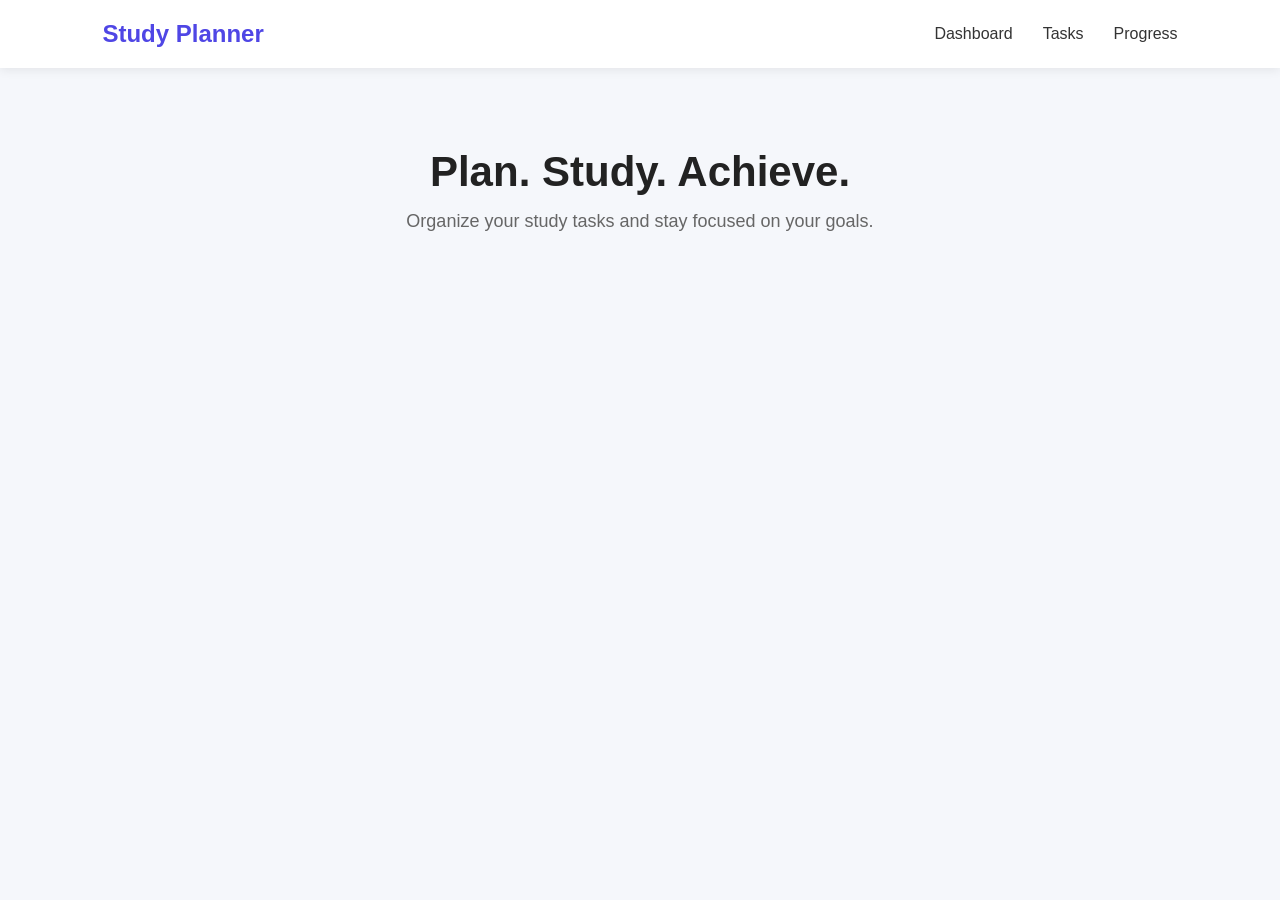
==== index.html @ af6614e5 "Create study planner layout and navbar" ====
<!DOCTYPE html>
<html lang="en">
<head>
    <meta charset="UTF-8">
    <meta name="viewport" content="width=device-width, initial-scale=1.0">

    <title>Study Planner</title>

    <link rel="stylesheet" href="style.css">
</head>

<body>

    <header class="header">
    <div class="logo">
        <h2>Study Planner</h2>
    </div>

    <nav class="navbar">
        <a href="#">Dashboard</a>
        <a href="#">Tasks</a>
        <a href="#">Progress</a>
    </nav>
</header>

<main>
    <section class="hero">
        <h1>Plan. Study. Achieve.</h1>
        <p>Organize your study tasks and stay focused on your goals.</p>
    </section>
</main>

    <script src="script.js"></script>
</body>
</html>
---- style.css ----
* {
    margin: 0;
    padding: 0;
    box-sizing: border-box;
}

body {
    font-family: Arial, sans-serif;
    background-color: #f5f7fb;
    color: #222;
}

.header {
    display: flex;
    justify-content: space-between;
    align-items: center;

    padding: 20px 8%;
    background-color: white;

    box-shadow: 0 2px 10px rgba(0, 0, 0, 0.08);
}

.logo h2 {
    color: #4f46e5;
}

.navbar {
    display: flex;
    gap: 30px;
}

.navbar a {
    text-decoration: none;
    color: #333;
    font-weight: 500;
}

.navbar a:hover {
    color: #4f46e5;
}

.hero {
    text-align: center;
    padding: 80px 20px;
}

.hero h1 {
    font-size: 42px;
    margin-bottom: 15px;
}

.hero p {
    color: #666;
    font-size: 18px;
}
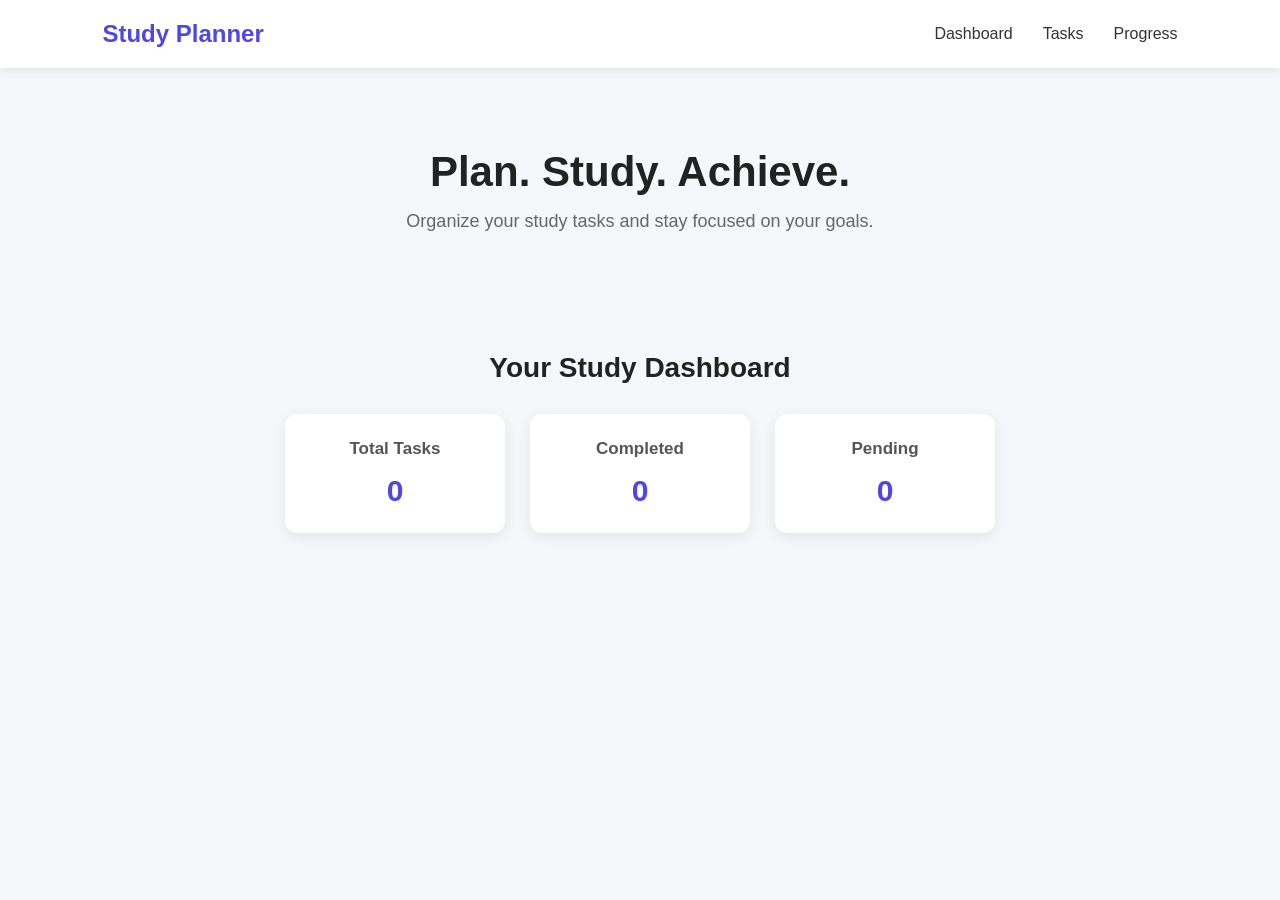
==== commit 66cbfc96: "Add study dashboard cards" ====
--- a/index.html
+++ b/index.html
@@ -28,6 +28,31 @@
         <h1>Plan. Study. Achieve.</h1>
         <p>Organize your study tasks and stay focused on your goals.</p>
     </section>
+    <section class="dashboard">
+
+    <h2>Your Study Dashboard</h2>
+<div class="dashboard-cards">
+
+    <div class="card">
+        <h3>Total Tasks</h3>
+        <p id="totalTasks">0</p>
+    </div>
+
+    <div class="card">
+        <h3>Completed</h3>
+        <p id="completedTasks">0</p>
+    </div>
+
+    <div class="card">
+        <h3>Pending</h3>
+        <p id="pendingTasks">0</p>
+    </div>
+
+</div>
+
+    </div>
+
+</section>
 </main>
 
     <script src="script.js"></script>
--- a/style.css
+++ b/style.css
@@ -53,4 +53,46 @@
 .hero p {
     color: #666;
     font-size: 18px;
+}
+.dashboard {
+    padding: 40px 8%;
+    text-align: center;
+}
+
+.dashboard h2 {
+    font-size: 28px;
+    margin-bottom: 30px;
+}
+
+.dashboard-cards {
+    display: flex;
+    justify-content: center;
+    gap: 25px;
+}
+
+.card {
+    background-color: white;
+    width: 220px;
+    padding: 25px;
+
+    border-radius: 12px;
+    box-shadow: 0 4px 15px rgba(0, 0, 0, 0.08);
+
+    transition: transform 0.3s;
+}
+
+.card:hover {
+    transform: translateY(-5px);
+}
+
+.card h3 {
+    font-size: 17px;
+    margin-bottom: 15px;
+    color: #555;
+}
+
+.card p {
+    font-size: 30px;
+    font-weight: bold;
+    color: #4f46e5;
 }
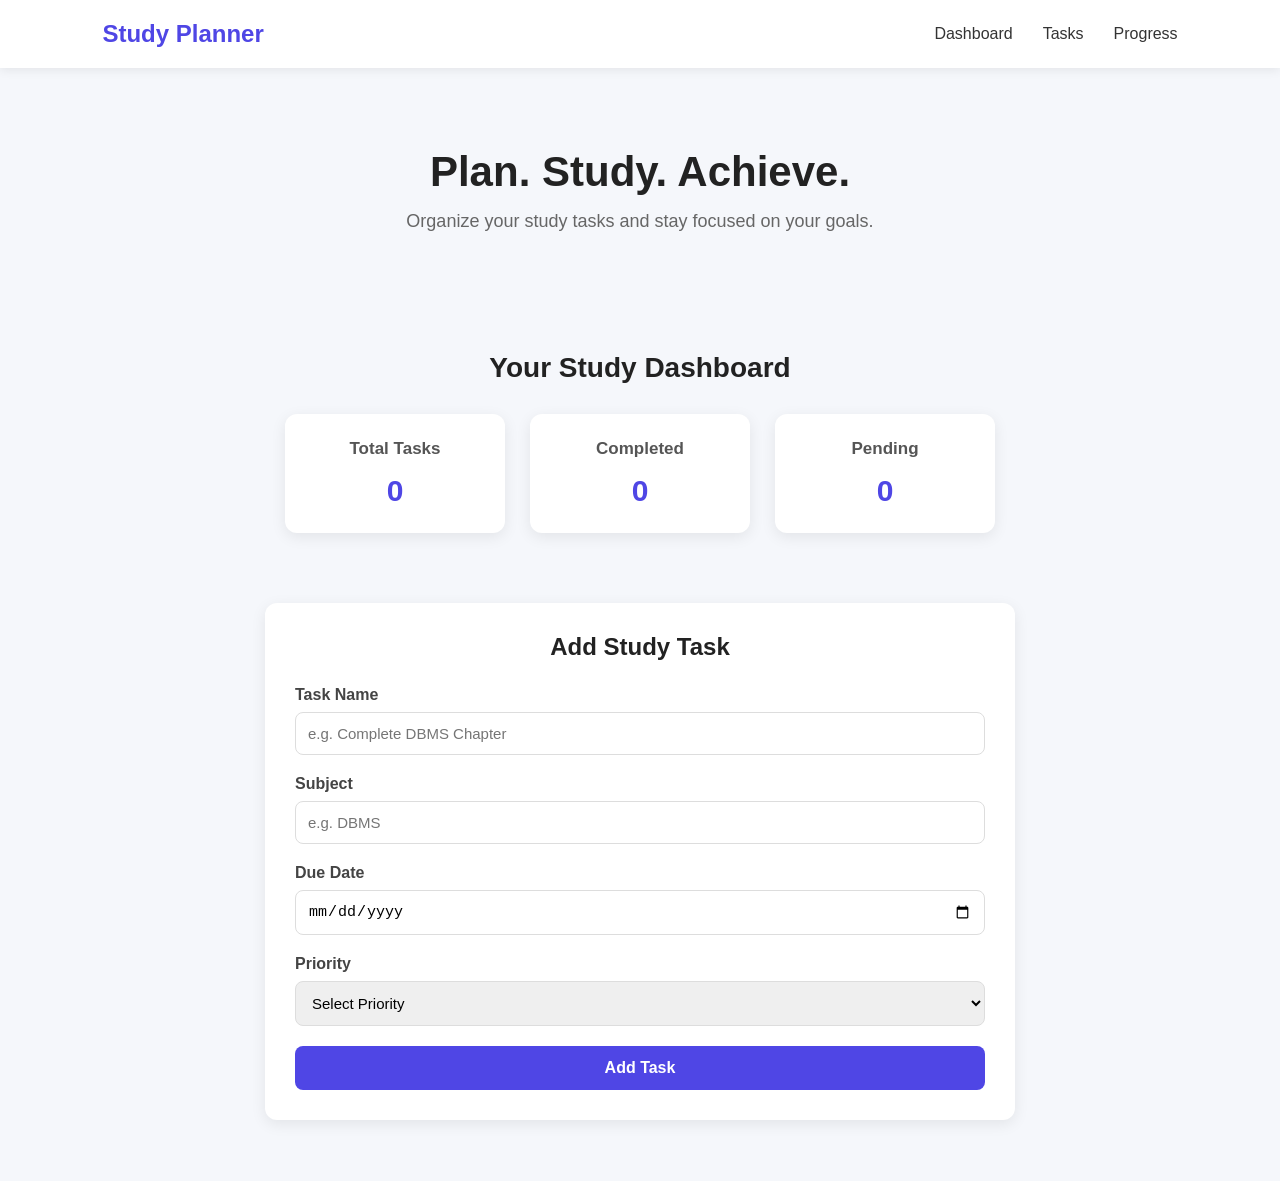
==== commit 0e0df9c0: "Add study task form with priority selection" ====
--- a/index.html
+++ b/index.html
@@ -53,6 +53,56 @@
     </div>
 
 </section>
+<section class="add-task">
+
+    <h2>Add Study Task</h2>
+
+    <form id="taskForm">
+
+        <div class="form-group">
+            <label for="taskName">Task Name</label>
+            <input
+                type="text"
+                id="taskName"
+                placeholder="e.g. Complete DBMS Chapter"
+                required
+            >
+        </div>
+
+        <div class="form-group">
+            <label for="subject">Subject</label>
+            <input
+                type="text"
+                id="subject"
+                placeholder="e.g. DBMS"
+                required
+            >
+        </div>
+
+        <div class="form-group">
+            <label for="dueDate">Due Date</label>
+            <input
+                type="date"
+                id="dueDate"
+                required
+            >
+        </div>
+        <div class="form-group">
+    <label for="priority">Priority</label>
+
+    <select id="priority" required>
+        <option value="">Select Priority</option>
+        <option value="High">High</option>
+        <option value="Medium">Medium</option>
+        <option value="Low">Low</option>
+    </select>
+</div>
+
+        <button type="submit">Add Task</button>
+
+    </form>
+
+</section>
 </main>
 
     <script src="script.js"></script>
--- a/style.css
+++ b/style.css
@@ -95,4 +95,67 @@
     font-size: 30px;
     font-weight: bold;
     color: #4f46e5;
+}
+.add-task {
+    width: 84%;
+    max-width: 750px;
+    margin: 30px auto 60px;
+    padding: 30px;
+
+    background-color: white;
+    border-radius: 12px;
+    box-shadow: 0 4px 15px rgba(0, 0, 0, 0.08);
+}
+
+.add-task h2 {
+    text-align: center;
+    margin-bottom: 25px;
+}
+
+#taskForm {
+    display: flex;
+    flex-direction: column;
+    gap: 20px;
+}
+
+.form-group {
+    display: flex;
+    flex-direction: column;
+    gap: 8px;
+}
+
+.form-group label {
+    font-weight: 600;
+    color: #444;
+}
+
+.form-group input,
+.form-group select {
+    padding: 12px;
+    border: 1px solid #ddd;
+    border-radius: 8px;
+    font-size: 15px;
+}
+
+.f.form-group input:focus,
+.form-group select:focus {
+    outline: none;
+    border-color: #4f46e5;
+}
+
+#taskForm button {
+    padding: 13px;
+    border: none;
+    border-radius: 8px;
+
+    background-color: #4f46e5;
+    color: white;
+
+    font-size: 16px;
+    font-weight: 600;
+    cursor: pointer;
+}
+
+#taskForm button:hover {
+    background-color: #4338ca;
 }
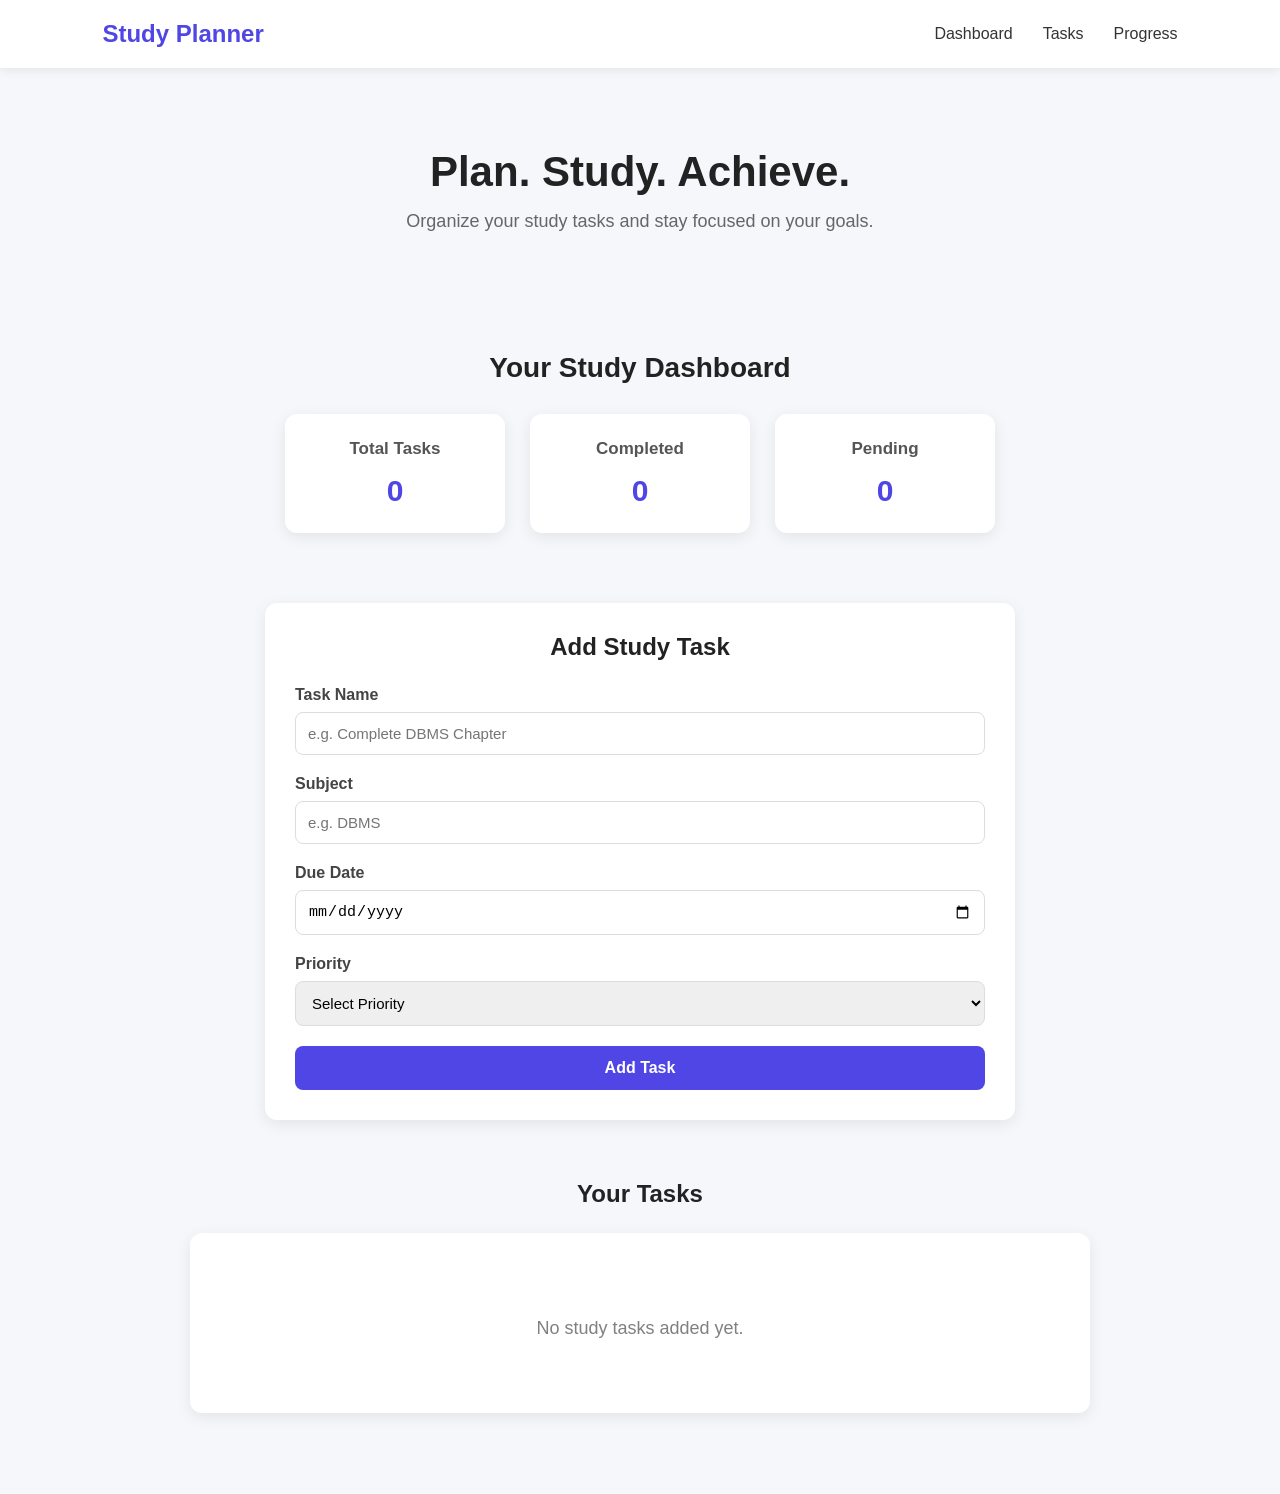
==== commit a7efa4df: "Create tasks section and improve task form" ====
--- a/index.html
+++ b/index.html
@@ -98,9 +98,23 @@
     </select>
 </div>
 
-        <button type="submit">Add Task</button>
+        <button id="addTaskBtn" type="submit">
+    Add Task
+</button>
+    </form>
 
-    </form>
+</section>
+<section class="tasks-section">
+
+    <h2>Your Tasks</h2>
+
+    <div id="taskList">
+
+        <p class="empty-message">
+            No study tasks added yet.
+        </p>
+
+    </div>
 
 </section>
 </main>
--- a/style.css
+++ b/style.css
@@ -158,4 +158,30 @@
 
 #taskForm button:hover {
     background-color: #4338ca;
+}
+.tasks-section {
+    width: 84%;
+    max-width: 900px;
+    margin: 40px auto 80px;
+}
+
+.tasks-section h2 {
+    text-align: center;
+    margin-bottom: 25px;
+}
+
+#taskList {
+    background: white;
+    min-height: 180px;
+    border-radius: 12px;
+    padding: 25px;
+
+    box-shadow: 0 4px 15px rgba(0,0,0,0.08);
+}
+
+.empty-message {
+    text-align: center;
+    color: gray;
+    font-size: 18px;
+    margin-top: 60px;
 }
